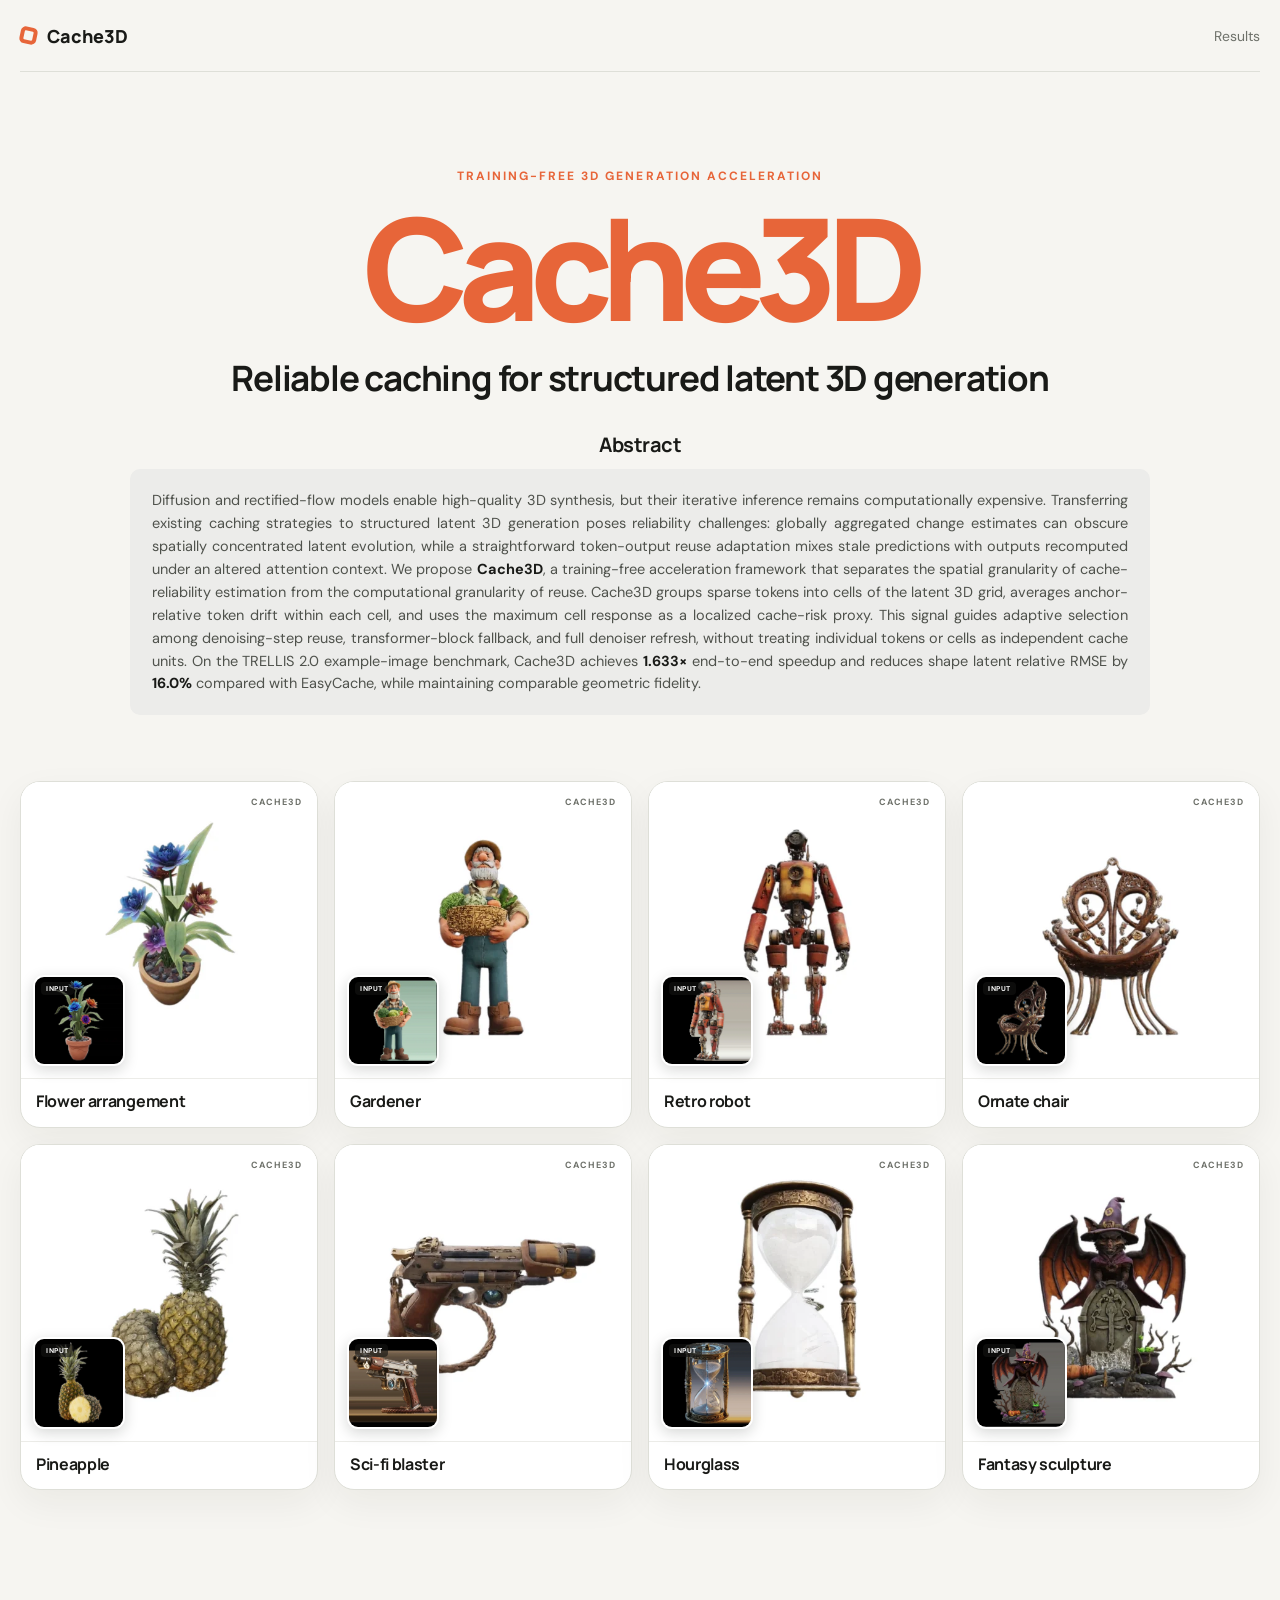
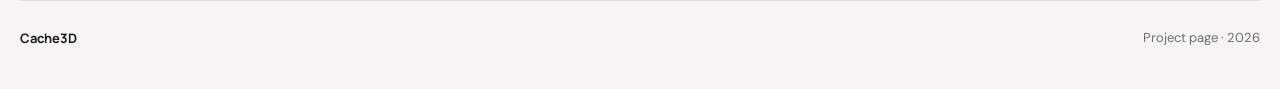
==== index.html @ 50cf3f87 "Publish Cache3D project page" ====
<!doctype html>
<html lang="en">
<head>
  <meta charset="utf-8">
  <meta name="viewport" content="width=device-width, initial-scale=1">
  <meta name="description" content="Cache3D — selected image-to-3D generation results.">
  <meta property="og:title" content="Cache3D">
  <meta property="og:description" content="Selected image-to-3D generation results from Cache3D.">
  <meta property="og:image" content="assets/posters/flower.webp">
  <title>Cache3D — Project Page</title>
  <link rel="preconnect" href="https://fonts.googleapis.com">
  <link rel="preconnect" href="https://fonts.gstatic.com" crossorigin>
  <link href="https://fonts.googleapis.com/css2?family=DM+Sans:wght@400;500;600;700&family=Manrope:wght@600;700;800&display=swap" rel="stylesheet">
  <link rel="stylesheet" href="styles.css?v=abstract-box-1">
</head>
<body>
  <nav class="nav shell">
    <a class="brand" href="#top"><span></span>Cache3D</a>
    <a class="nav-link" href="#results">Results</a>
  </nav>

  <main id="top">
    <header class="hero shell">
      <p class="eyebrow">Training-free 3D generation acceleration</p>
      <h1>Cache3D</h1>
      <p class="subtitle">Reliable caching for structured latent 3D generation</p>
      <section class="abstract" aria-labelledby="abstract-title">
        <h2 id="abstract-title">Abstract</h2>
        <p>Diffusion and rectified-flow models enable high-quality 3D synthesis, but their iterative inference remains computationally expensive. Transferring existing caching strategies to structured latent 3D generation poses reliability challenges: globally aggregated change estimates can obscure spatially concentrated latent evolution, while a straightforward token-output reuse adaptation mixes stale predictions with outputs recomputed under an altered attention context. We propose <strong>Cache3D</strong>, a training-free acceleration framework that separates the spatial granularity of cache-reliability estimation from the computational granularity of reuse. Cache3D groups sparse tokens into cells of the latent 3D grid, averages anchor-relative token drift within each cell, and uses the maximum cell response as a localized cache-risk proxy. This signal guides adaptive selection among denoising-step reuse, transformer-block fallback, and full denoiser refresh, without treating individual tokens or cells as independent cache units. On the TRELLIS 2.0 example-image benchmark, Cache3D achieves <strong>1.633&times;</strong> end-to-end speedup and reduces shape latent relative RMSE by <strong>16.0%</strong> compared with EasyCache, while maintaining comparable geometric fidelity.</p>
      </section>
    </header>

    <section class="gallery shell" id="results" aria-label="Selected Cache3D results">
      <div class="result-grid">
        <article class="result-card reveal"><div class="case-stage"><div class="model-panel"><span>Cache3D</span><video autoplay muted loop playsinline preload="metadata" poster="assets/posters/flower.webp" aria-label="Rotating Cache3D flower arrangement"><source src="assets/videos/flower.mp4" type="video/mp4"></video><figure class="input-panel"><span>Input</span><img src="assets/inputs/flower.webp" alt="Flower arrangement input image"></figure></div></div><header><h2>Flower arrangement</h2></header></article>
        <article class="result-card reveal"><div class="case-stage"><div class="model-panel"><span>Cache3D</span><video autoplay muted loop playsinline preload="metadata" poster="assets/posters/gardener.webp" aria-label="Rotating Cache3D gardener"><source src="assets/videos/gardener.mp4" type="video/mp4"></video><figure class="input-panel"><span>Input</span><img src="assets/inputs/gardener.webp" alt="Gardener input image"></figure></div></div><header><h2>Gardener</h2></header></article>
        <article class="result-card reveal"><div class="case-stage"><div class="model-panel"><span>Cache3D</span><video autoplay muted loop playsinline preload="metadata" poster="assets/posters/robot.webp" aria-label="Rotating Cache3D robot"><source src="assets/videos/robot.mp4" type="video/mp4"></video><figure class="input-panel"><span>Input</span><img src="assets/inputs/robot.webp" alt="Robot input image"></figure></div></div><header><h2>Retro robot</h2></header></article>
        <article class="result-card reveal"><div class="case-stage"><div class="model-panel"><span>Cache3D</span><video autoplay muted loop playsinline preload="metadata" poster="assets/posters/chair.webp" aria-label="Rotating Cache3D ornate chair"><source src="assets/videos/chair.mp4" type="video/mp4"></video><figure class="input-panel"><span>Input</span><img src="assets/inputs/chair.webp" alt="Ornate chair input image"></figure></div></div><header><h2>Ornate chair</h2></header></article>
        <article class="result-card reveal"><div class="case-stage"><div class="model-panel"><span>Cache3D</span><video autoplay muted loop playsinline preload="metadata" poster="assets/posters/pineapple.webp" aria-label="Rotating Cache3D pineapple"><source src="assets/videos/pineapple.mp4" type="video/mp4"></video><figure class="input-panel"><span>Input</span><img src="assets/inputs/pineapple.webp" alt="Pineapple input image"></figure></div></div><header><h2>Pineapple</h2></header></article>
        <article class="result-card reveal"><div class="case-stage"><div class="model-panel"><span>Cache3D</span><video autoplay muted loop playsinline preload="metadata" poster="assets/posters/blaster.webp" aria-label="Rotating Cache3D sci-fi blaster"><source src="assets/videos/blaster.mp4" type="video/mp4"></video><figure class="input-panel"><span>Input</span><img src="assets/inputs/blaster.webp" alt="Sci-fi blaster input image"></figure></div></div><header><h2>Sci-fi blaster</h2></header></article>
        <article class="result-card reveal"><div class="case-stage"><div class="model-panel"><span>Cache3D</span><video autoplay muted loop playsinline preload="metadata" poster="assets/posters/hourglass.webp" aria-label="Rotating Cache3D hourglass"><source src="assets/videos/hourglass.mp4" type="video/mp4"></video><figure class="input-panel"><span>Input</span><img src="assets/inputs/hourglass.webp" alt="Hourglass input image"></figure></div></div><header><h2>Hourglass</h2></header></article>
        <article class="result-card reveal"><div class="case-stage"><div class="model-panel"><span>Cache3D</span><video autoplay muted loop playsinline preload="metadata" poster="assets/posters/mage.webp" aria-label="Rotating Cache3D fantasy sculpture"><source src="assets/videos/mage.mp4" type="video/mp4"></video><figure class="input-panel"><span>Input</span><img src="assets/inputs/mage.webp" alt="Fantasy sculpture input image"></figure></div></div><header><h2>Fantasy sculpture</h2></header></article>
      </div>
    </section>
  </main>

  <footer class="shell"><strong>Cache3D</strong><span>Project page · 2026</span></footer>
  <script src="script.js?v=abstract-box-1"></script>
</body>
</html>
---- styles.css ----
:root {
  --paper: #f6f5f1;
  --ink: #191a17;
  --muted: #6e716a;
  --line: #dedfd8;
  --accent: #e76539;
  --shell: min(1320px, calc(100vw - 40px));
}

* { box-sizing: border-box; }
html { scroll-behavior: smooth; }
body {
  margin: 0;
  color: var(--ink);
  background: var(--paper);
  font-family: "DM Sans", sans-serif;
  -webkit-font-smoothing: antialiased;
}
a { color: inherit; text-decoration: none; }
img { display: block; width: 100%; }
.shell { width: var(--shell); margin-inline: auto; }

.nav {
  height: 72px;
  display: flex;
  align-items: center;
  justify-content: space-between;
  border-bottom: 1px solid var(--line);
}
.brand { display: flex; align-items: center; gap: 10px; font: 800 18px/1 "Manrope"; }
.brand span { width: 17px; height: 17px; border: 4px solid var(--accent); border-radius: 5px; transform: rotate(12deg); }
.nav-link { color: var(--muted); font-size: 14px; }
.nav-link:hover { color: var(--ink); }

.hero { padding: 96px 0 66px; text-align: center; }
.eyebrow { margin: 0; color: var(--accent); font-weight: 700; font-size: 12px; letter-spacing: .17em; text-transform: uppercase; }
h1 { margin: 14px 0 0; color: var(--accent); font: 800 clamp(68px, 12vw, 142px)/.98 "Manrope"; letter-spacing: -.08em; }
.subtitle { margin: 20px auto 0; font: 700 clamp(22px, 3vw, 35px)/1.2 "Manrope"; letter-spacing: -.035em; }
.abstract { max-width: 1020px; margin: 34px auto 0; text-align: left; }
.abstract h2 { margin: 0 0 12px; text-align: center; font: 700 20px/1.2 "Manrope"; letter-spacing: -.025em; }
.abstract p { margin: 0; padding: 20px 22px; color: #4f524c; background: #ececea; border-radius: 10px; font-size: 14.5px; line-height: 1.58; text-align: justify; }
.abstract strong { color: var(--ink); font-weight: 700; }
.gallery { padding-bottom: 110px; }
.result-grid { display: grid; grid-template-columns: repeat(4, minmax(0, 1fr)); gap: 16px; }
.result-card { margin: 0; overflow: hidden; border: 1px solid var(--line); border-radius: 20px; background: white; box-shadow: 0 13px 36px rgba(28,31,25,.055); }
.case-stage { position: relative; aspect-ratio: 1; }
.input-panel, .model-panel { position: relative; margin: 0; min-width: 0; }
.model-panel { width: 100%; height: 100%; background: #fff; }
.model-panel video { display: block; width: 100%; height: 100%; object-fit: contain; background: #fff; }
.model-panel > span { position: absolute; top: 14px; right: 15px; z-index: 2; color: var(--muted); font-size: 9px; font-weight: 700; letter-spacing: .11em; text-transform: uppercase; }
.input-panel { position: absolute; left: 12px; bottom: 12px; z-index: 3; width: 31%; aspect-ratio: 1; padding: 0; overflow: hidden; border: 2px solid white; border-radius: 11px; background: #ecebe7; box-shadow: 0 4px 14px rgba(20,22,18,.17); }
.input-panel img { width: 100%; height: 100%; object-fit: contain; }
.input-panel > span { position: absolute; top: 5px; left: 6px; z-index: 2; padding: 2px 5px; color: #fff; background: rgba(20,20,18,.62); border-radius: 4px; font-size: 7px; font-weight: 700; letter-spacing: .08em; text-transform: uppercase; }
.result-card > header { padding: 13px 15px 15px; border-top: 1px solid #ecece8; }
.result-card h2 { margin: 0; font: 700 16px/1.2 "Manrope"; letter-spacing: -.02em; }

footer { display: flex; justify-content: space-between; padding: 28px 0 42px; border-top: 1px solid var(--line); color: var(--muted); font-size: 13px; }
footer strong { color: var(--ink); font-family: "Manrope"; }

.reveal { opacity: 0; transform: translateY(16px); transition: opacity .65s ease, transform .65s ease; }
.reveal.visible { opacity: 1; transform: none; }

@media (max-width: 980px) {
  .result-grid { grid-template-columns: repeat(2, minmax(0, 1fr)); }
}

@media (max-width: 560px) {
  :root { --shell: min(100% - 26px, 1120px); }
  .hero { padding: 78px 0 65px; }
  h1 { letter-spacing: -.065em; }
  .abstract { margin-top: 28px; }
  .abstract p { padding: 17px; font-size: 13.5px; line-height: 1.58; text-align: left; }
  .result-grid { grid-template-columns: repeat(2, minmax(0, 1fr)); gap: 10px; }
  .result-card { border-radius: 14px; }
  .result-card > header { padding: 10px 11px 12px; }
  .result-card h2 { font-size: 13px; }
  .input-panel { left: 8px; bottom: 8px; width: 34%; border-radius: 8px; }
}

@media (prefers-reduced-motion: reduce) {
  html { scroll-behavior: auto; }
  .reveal { opacity: 1; transform: none; transition: none; }
}
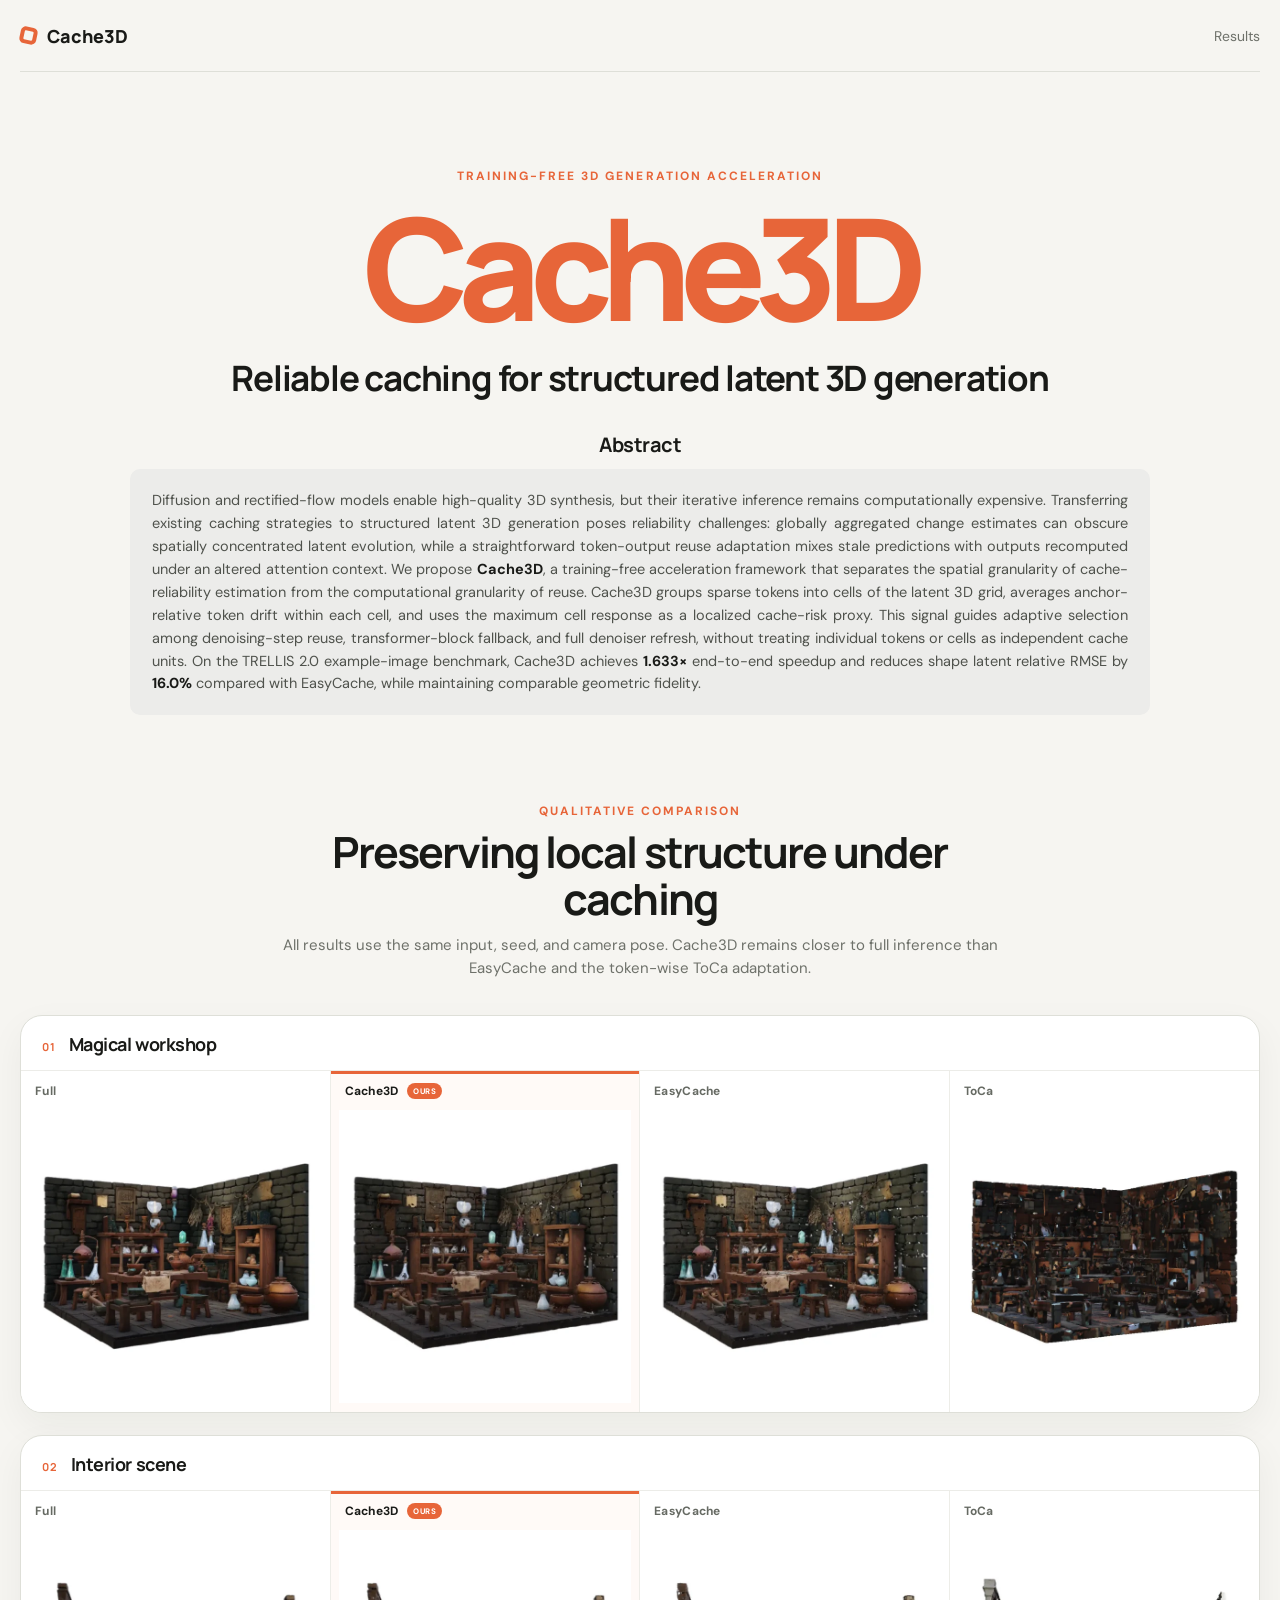
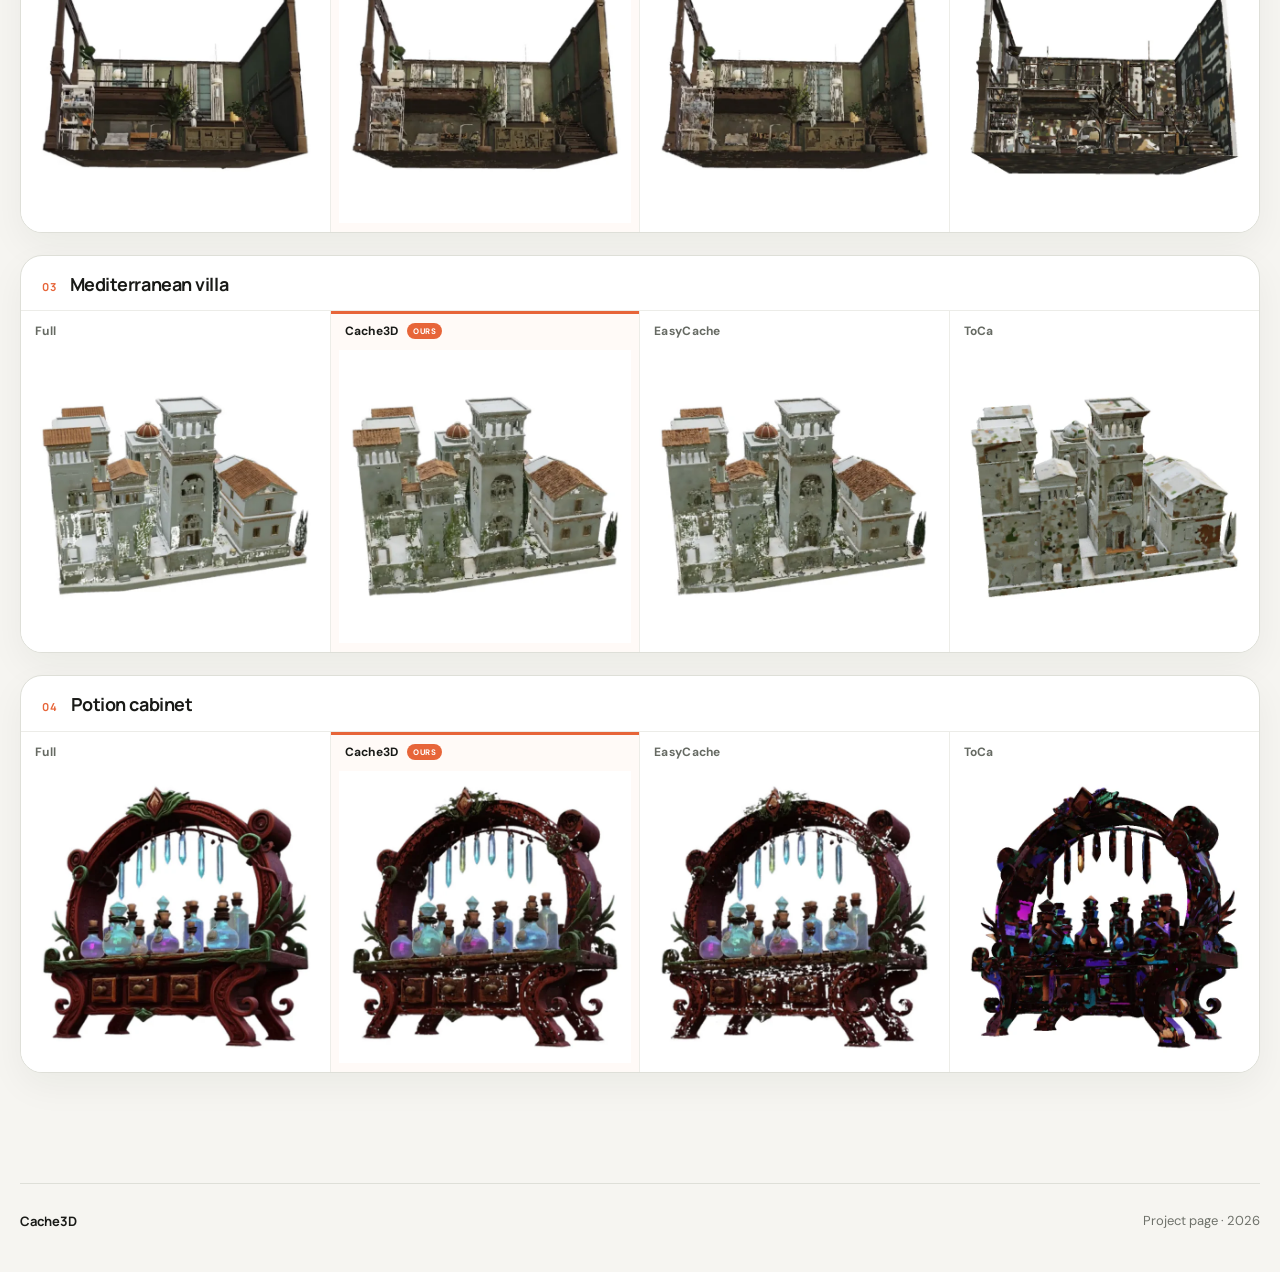
==== commit 051bcb9f: "Add four-method qualitative comparisons" ====
--- a/index.html
+++ b/index.html
@@ -3,15 +3,15 @@
 <head>
   <meta charset="utf-8">
   <meta name="viewport" content="width=device-width, initial-scale=1">
-  <meta name="description" content="Cache3D — selected image-to-3D generation results.">
+  <meta name="description" content="Cache3D — qualitative comparisons with full inference, EasyCache, and ToCa.">
   <meta property="og:title" content="Cache3D">
-  <meta property="og:description" content="Selected image-to-3D generation results from Cache3D.">
-  <meta property="og:image" content="assets/posters/flower.webp">
+  <meta property="og:description" content="Qualitative comparisons with full inference, EasyCache, and ToCa.">
+  <meta property="og:image" content="assets/comparisons/workshop/cache3d.webp">
   <title>Cache3D — Project Page</title>
   <link rel="preconnect" href="https://fonts.googleapis.com">
   <link rel="preconnect" href="https://fonts.gstatic.com" crossorigin>
   <link href="https://fonts.googleapis.com/css2?family=DM+Sans:wght@400;500;600;700&family=Manrope:wght@600;700;800&display=swap" rel="stylesheet">
-  <link rel="stylesheet" href="styles.css?v=abstract-box-1">
+  <link rel="stylesheet" href="styles.css?v=comparison-grid-1">
 </head>
 <body>
   <nav class="nav shell">
@@ -30,21 +30,58 @@
       </section>
     </header>
 
-    <section class="gallery shell" id="results" aria-label="Selected Cache3D results">
-      <div class="result-grid">
-        <article class="result-card reveal"><div class="case-stage"><div class="model-panel"><span>Cache3D</span><video autoplay muted loop playsinline preload="metadata" poster="assets/posters/flower.webp" aria-label="Rotating Cache3D flower arrangement"><source src="assets/videos/flower.mp4" type="video/mp4"></video><figure class="input-panel"><span>Input</span><img src="assets/inputs/flower.webp" alt="Flower arrangement input image"></figure></div></div><header><h2>Flower arrangement</h2></header></article>
-        <article class="result-card reveal"><div class="case-stage"><div class="model-panel"><span>Cache3D</span><video autoplay muted loop playsinline preload="metadata" poster="assets/posters/gardener.webp" aria-label="Rotating Cache3D gardener"><source src="assets/videos/gardener.mp4" type="video/mp4"></video><figure class="input-panel"><span>Input</span><img src="assets/inputs/gardener.webp" alt="Gardener input image"></figure></div></div><header><h2>Gardener</h2></header></article>
-        <article class="result-card reveal"><div class="case-stage"><div class="model-panel"><span>Cache3D</span><video autoplay muted loop playsinline preload="metadata" poster="assets/posters/robot.webp" aria-label="Rotating Cache3D robot"><source src="assets/videos/robot.mp4" type="video/mp4"></video><figure class="input-panel"><span>Input</span><img src="assets/inputs/robot.webp" alt="Robot input image"></figure></div></div><header><h2>Retro robot</h2></header></article>
-        <article class="result-card reveal"><div class="case-stage"><div class="model-panel"><span>Cache3D</span><video autoplay muted loop playsinline preload="metadata" poster="assets/posters/chair.webp" aria-label="Rotating Cache3D ornate chair"><source src="assets/videos/chair.mp4" type="video/mp4"></video><figure class="input-panel"><span>Input</span><img src="assets/inputs/chair.webp" alt="Ornate chair input image"></figure></div></div><header><h2>Ornate chair</h2></header></article>
-        <article class="result-card reveal"><div class="case-stage"><div class="model-panel"><span>Cache3D</span><video autoplay muted loop playsinline preload="metadata" poster="assets/posters/pineapple.webp" aria-label="Rotating Cache3D pineapple"><source src="assets/videos/pineapple.mp4" type="video/mp4"></video><figure class="input-panel"><span>Input</span><img src="assets/inputs/pineapple.webp" alt="Pineapple input image"></figure></div></div><header><h2>Pineapple</h2></header></article>
-        <article class="result-card reveal"><div class="case-stage"><div class="model-panel"><span>Cache3D</span><video autoplay muted loop playsinline preload="metadata" poster="assets/posters/blaster.webp" aria-label="Rotating Cache3D sci-fi blaster"><source src="assets/videos/blaster.mp4" type="video/mp4"></video><figure class="input-panel"><span>Input</span><img src="assets/inputs/blaster.webp" alt="Sci-fi blaster input image"></figure></div></div><header><h2>Sci-fi blaster</h2></header></article>
-        <article class="result-card reveal"><div class="case-stage"><div class="model-panel"><span>Cache3D</span><video autoplay muted loop playsinline preload="metadata" poster="assets/posters/hourglass.webp" aria-label="Rotating Cache3D hourglass"><source src="assets/videos/hourglass.mp4" type="video/mp4"></video><figure class="input-panel"><span>Input</span><img src="assets/inputs/hourglass.webp" alt="Hourglass input image"></figure></div></div><header><h2>Hourglass</h2></header></article>
-        <article class="result-card reveal"><div class="case-stage"><div class="model-panel"><span>Cache3D</span><video autoplay muted loop playsinline preload="metadata" poster="assets/posters/mage.webp" aria-label="Rotating Cache3D fantasy sculpture"><source src="assets/videos/mage.mp4" type="video/mp4"></video><figure class="input-panel"><span>Input</span><img src="assets/inputs/mage.webp" alt="Fantasy sculpture input image"></figure></div></div><header><h2>Fantasy sculpture</h2></header></article>
+    <section class="gallery shell" id="results" aria-labelledby="results-title">
+      <header class="section-heading">
+        <p class="eyebrow">Qualitative comparison</p>
+        <h2 id="results-title">Preserving local structure under caching</h2>
+        <p>All results use the same input, seed, and camera pose. Cache3D remains closer to full inference than EasyCache and the token-wise ToCa adaptation.</p>
+      </header>
+
+      <div class="case-list">
+        <article class="comparison-card reveal">
+          <header><span>01</span><h3>Magical workshop</h3></header>
+          <div class="comparison-grid">
+            <figure><figcaption>Full</figcaption><img src="assets/comparisons/workshop/full.webp" alt="Full inference result for the magical workshop"></figure>
+            <figure class="ours"><figcaption>Cache3D <em>Ours</em></figcaption><img src="assets/comparisons/workshop/cache3d.webp" alt="Cache3D result for the magical workshop"></figure>
+            <figure><figcaption>EasyCache</figcaption><img src="assets/comparisons/workshop/easycache.webp" alt="EasyCache result for the magical workshop"></figure>
+            <figure><figcaption>ToCa</figcaption><img src="assets/comparisons/workshop/toca.webp" alt="ToCa result for the magical workshop"></figure>
+          </div>
+        </article>
+
+        <article class="comparison-card reveal">
+          <header><span>02</span><h3>Interior scene</h3></header>
+          <div class="comparison-grid">
+            <figure><figcaption>Full</figcaption><img loading="lazy" src="assets/comparisons/interior/full.webp" alt="Full inference result for the interior scene"></figure>
+            <figure class="ours"><figcaption>Cache3D <em>Ours</em></figcaption><img loading="lazy" src="assets/comparisons/interior/cache3d.webp" alt="Cache3D result for the interior scene"></figure>
+            <figure><figcaption>EasyCache</figcaption><img loading="lazy" src="assets/comparisons/interior/easycache.webp" alt="EasyCache result for the interior scene"></figure>
+            <figure><figcaption>ToCa</figcaption><img loading="lazy" src="assets/comparisons/interior/toca.webp" alt="ToCa result for the interior scene"></figure>
+          </div>
+        </article>
+
+        <article class="comparison-card reveal">
+          <header><span>03</span><h3>Mediterranean villa</h3></header>
+          <div class="comparison-grid">
+            <figure><figcaption>Full</figcaption><img loading="lazy" src="assets/comparisons/villa/full.webp" alt="Full inference result for the Mediterranean villa"></figure>
+            <figure class="ours"><figcaption>Cache3D <em>Ours</em></figcaption><img loading="lazy" src="assets/comparisons/villa/cache3d.webp" alt="Cache3D result for the Mediterranean villa"></figure>
+            <figure><figcaption>EasyCache</figcaption><img loading="lazy" src="assets/comparisons/villa/easycache.webp" alt="EasyCache result for the Mediterranean villa"></figure>
+            <figure><figcaption>ToCa</figcaption><img loading="lazy" src="assets/comparisons/villa/toca.webp" alt="ToCa result for the Mediterranean villa"></figure>
+          </div>
+        </article>
+
+        <article class="comparison-card reveal">
+          <header><span>04</span><h3>Potion cabinet</h3></header>
+          <div class="comparison-grid">
+            <figure><figcaption>Full</figcaption><img loading="lazy" src="assets/comparisons/potions/full.webp" alt="Full inference result for the potion cabinet"></figure>
+            <figure class="ours"><figcaption>Cache3D <em>Ours</em></figcaption><img loading="lazy" src="assets/comparisons/potions/cache3d.webp" alt="Cache3D result for the potion cabinet"></figure>
+            <figure><figcaption>EasyCache</figcaption><img loading="lazy" src="assets/comparisons/potions/easycache.webp" alt="EasyCache result for the potion cabinet"></figure>
+            <figure><figcaption>ToCa</figcaption><img loading="lazy" src="assets/comparisons/potions/toca.webp" alt="ToCa result for the potion cabinet"></figure>
+          </div>
+        </article>
       </div>
     </section>
   </main>
 
   <footer class="shell"><strong>Cache3D</strong><span>Project page · 2026</span></footer>
-  <script src="script.js?v=abstract-box-1"></script>
+  <script src="script.js?v=comparison-grid-1"></script>
 </body>
 </html>
--- a/styles.css
+++ b/styles.css
@@ -40,19 +40,24 @@
 .abstract h2 { margin: 0 0 12px; text-align: center; font: 700 20px/1.2 "Manrope"; letter-spacing: -.025em; }
 .abstract p { margin: 0; padding: 20px 22px; color: #4f524c; background: #ececea; border-radius: 10px; font-size: 14.5px; line-height: 1.58; text-align: justify; }
 .abstract strong { color: var(--ink); font-weight: 700; }
-.gallery { padding-bottom: 110px; }
-.result-grid { display: grid; grid-template-columns: repeat(4, minmax(0, 1fr)); gap: 16px; }
-.result-card { margin: 0; overflow: hidden; border: 1px solid var(--line); border-radius: 20px; background: white; box-shadow: 0 13px 36px rgba(28,31,25,.055); }
-.case-stage { position: relative; aspect-ratio: 1; }
-.input-panel, .model-panel { position: relative; margin: 0; min-width: 0; }
-.model-panel { width: 100%; height: 100%; background: #fff; }
-.model-panel video { display: block; width: 100%; height: 100%; object-fit: contain; background: #fff; }
-.model-panel > span { position: absolute; top: 14px; right: 15px; z-index: 2; color: var(--muted); font-size: 9px; font-weight: 700; letter-spacing: .11em; text-transform: uppercase; }
-.input-panel { position: absolute; left: 12px; bottom: 12px; z-index: 3; width: 31%; aspect-ratio: 1; padding: 0; overflow: hidden; border: 2px solid white; border-radius: 11px; background: #ecebe7; box-shadow: 0 4px 14px rgba(20,22,18,.17); }
-.input-panel img { width: 100%; height: 100%; object-fit: contain; }
-.input-panel > span { position: absolute; top: 5px; left: 6px; z-index: 2; padding: 2px 5px; color: #fff; background: rgba(20,20,18,.62); border-radius: 4px; font-size: 7px; font-weight: 700; letter-spacing: .08em; text-transform: uppercase; }
-.result-card > header { padding: 13px 15px 15px; border-top: 1px solid #ecece8; }
-.result-card h2 { margin: 0; font: 700 16px/1.2 "Manrope"; letter-spacing: -.02em; }
+.gallery { padding: 22px 0 110px; }
+.section-heading { max-width: 760px; margin: 0 auto 34px; text-align: center; }
+.section-heading h2 { margin: 10px 0 12px; font: 700 clamp(27px, 4vw, 43px)/1.08 "Manrope"; letter-spacing: -.045em; }
+.section-heading > p:last-child { margin: 0; color: var(--muted); font-size: 15px; line-height: 1.55; }
+.case-list { display: grid; gap: 22px; }
+.comparison-card { overflow: hidden; border: 1px solid var(--line); border-radius: 22px; background: #fff; box-shadow: 0 13px 36px rgba(28,31,25,.05); }
+.comparison-card > header { display: flex; align-items: baseline; gap: 12px; padding: 18px 21px 15px; border-bottom: 1px solid #ecece8; }
+.comparison-card > header span { color: var(--accent); font: 700 11px/1 "Manrope"; letter-spacing: .12em; }
+.comparison-card h3 { margin: 0; font: 700 18px/1.2 "Manrope"; letter-spacing: -.025em; }
+.comparison-grid { display: grid; grid-template-columns: repeat(4, minmax(0, 1fr)); }
+.comparison-grid figure { position: relative; min-width: 0; margin: 0; padding: 39px 8px 8px; background: #fff; border-right: 1px solid #ededE8; }
+.comparison-grid figure:last-child { border-right: 0; }
+.comparison-grid figcaption { position: absolute; top: 12px; left: 14px; z-index: 1; color: #666a63; font-size: 12px; font-weight: 700; letter-spacing: .025em; }
+.comparison-grid figcaption em { margin-left: 5px; padding: 3px 6px; color: #fff; background: var(--accent); border-radius: 999px; font-size: 8px; font-style: normal; letter-spacing: .08em; text-transform: uppercase; vertical-align: 1px; }
+.comparison-grid img { aspect-ratio: 1; object-fit: contain; background: #fff; transition: transform .25s ease; }
+.comparison-grid figure:hover img { transform: scale(1.035); }
+.comparison-grid .ours { background: #fffaf7; box-shadow: inset 0 3px 0 var(--accent); }
+.comparison-grid .ours figcaption { color: var(--ink); }
 
 footer { display: flex; justify-content: space-between; padding: 28px 0 42px; border-top: 1px solid var(--line); color: var(--muted); font-size: 13px; }
 footer strong { color: var(--ink); font-family: "Manrope"; }
@@ -61,7 +66,9 @@
 .reveal.visible { opacity: 1; transform: none; }
 
 @media (max-width: 980px) {
-  .result-grid { grid-template-columns: repeat(2, minmax(0, 1fr)); }
+  .comparison-grid { grid-template-columns: repeat(2, minmax(0, 1fr)); }
+  .comparison-grid figure:nth-child(2) { border-right: 0; }
+  .comparison-grid figure:nth-child(-n+2) { border-bottom: 1px solid #ededE8; }
 }
 
 @media (max-width: 560px) {
@@ -70,11 +77,15 @@
   h1 { letter-spacing: -.065em; }
   .abstract { margin-top: 28px; }
   .abstract p { padding: 17px; font-size: 13.5px; line-height: 1.58; text-align: left; }
-  .result-grid { grid-template-columns: repeat(2, minmax(0, 1fr)); gap: 10px; }
-  .result-card { border-radius: 14px; }
-  .result-card > header { padding: 10px 11px 12px; }
-  .result-card h2 { font-size: 13px; }
-  .input-panel { left: 8px; bottom: 8px; width: 34%; border-radius: 8px; }
+  .gallery { padding-top: 8px; }
+  .section-heading { margin-bottom: 25px; }
+  .section-heading > p:last-child { font-size: 13.5px; }
+  .case-list { gap: 15px; }
+  .comparison-card { border-radius: 15px; }
+  .comparison-card > header { padding: 14px 15px 12px; }
+  .comparison-card h3 { font-size: 15px; }
+  .comparison-grid figure { padding: 34px 4px 4px; }
+  .comparison-grid figcaption { top: 10px; left: 10px; font-size: 10px; }
 }
 
 @media (prefers-reduced-motion: reduce) {
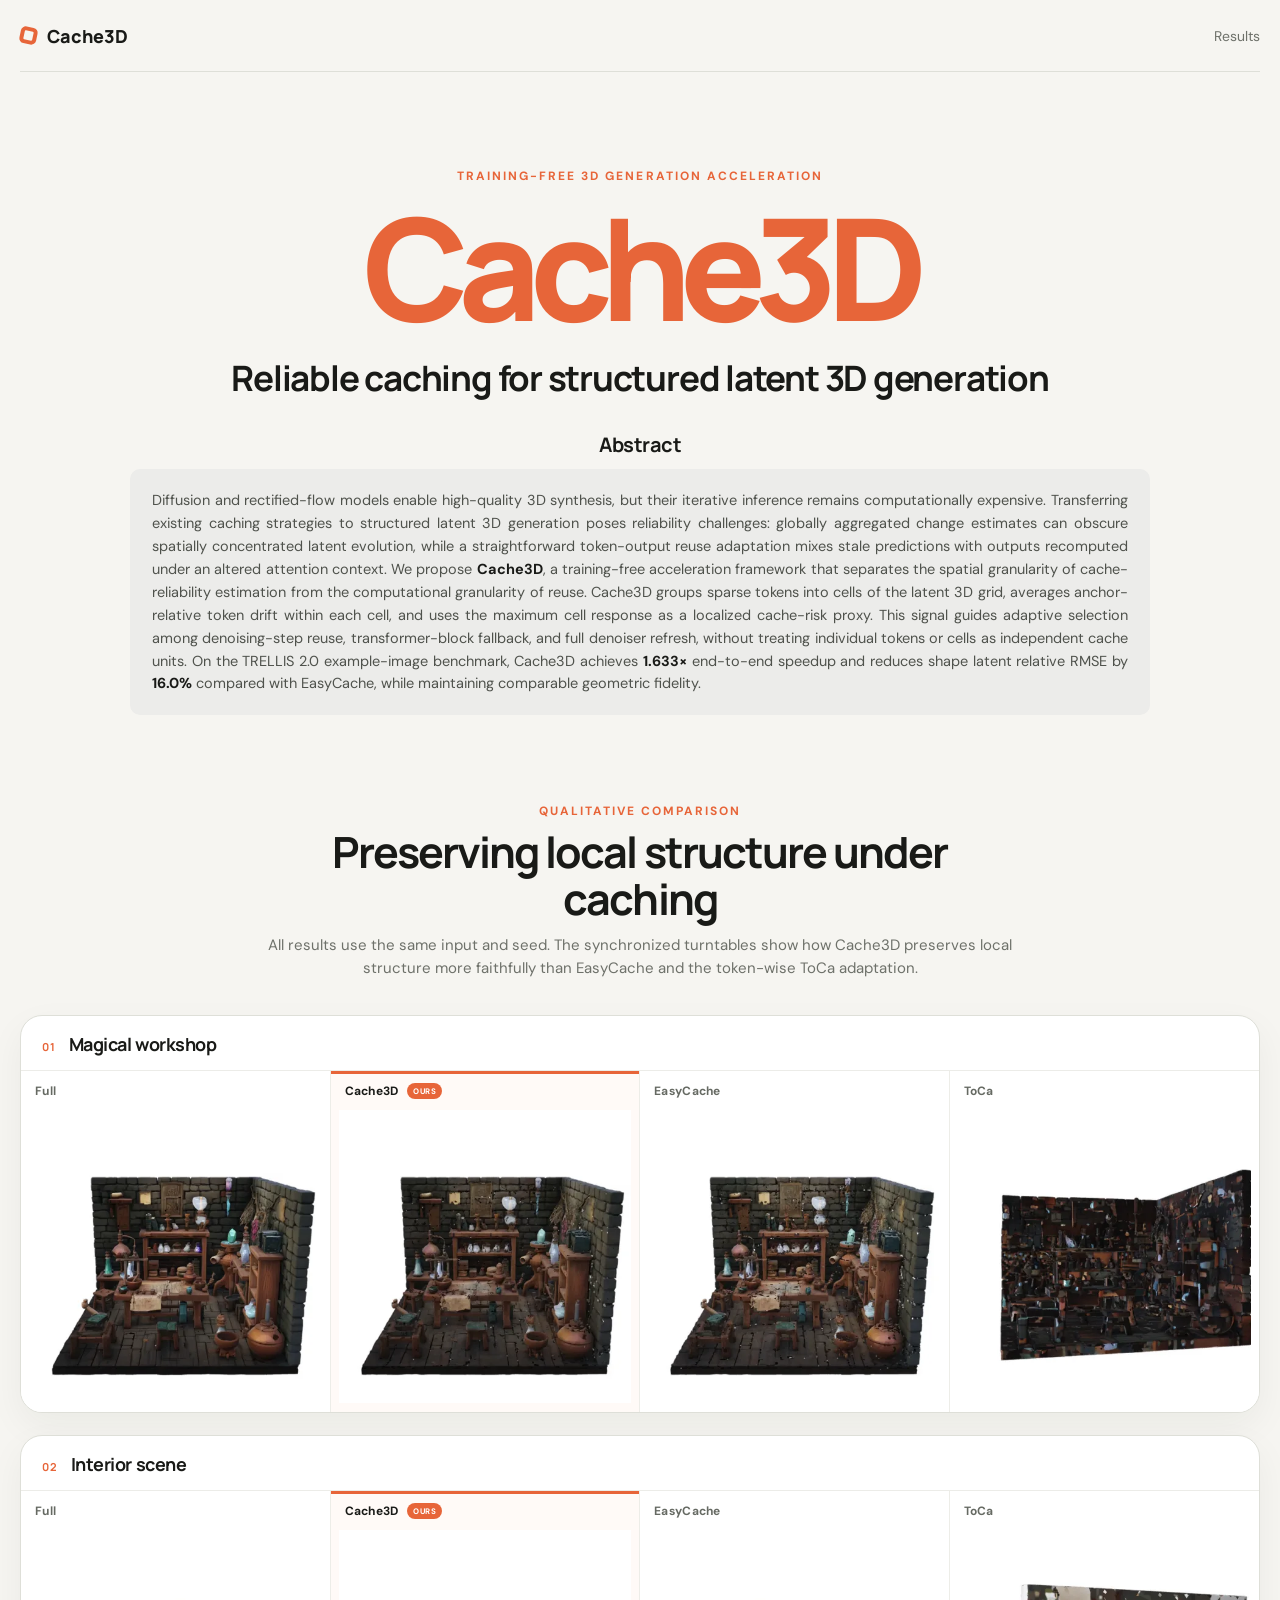
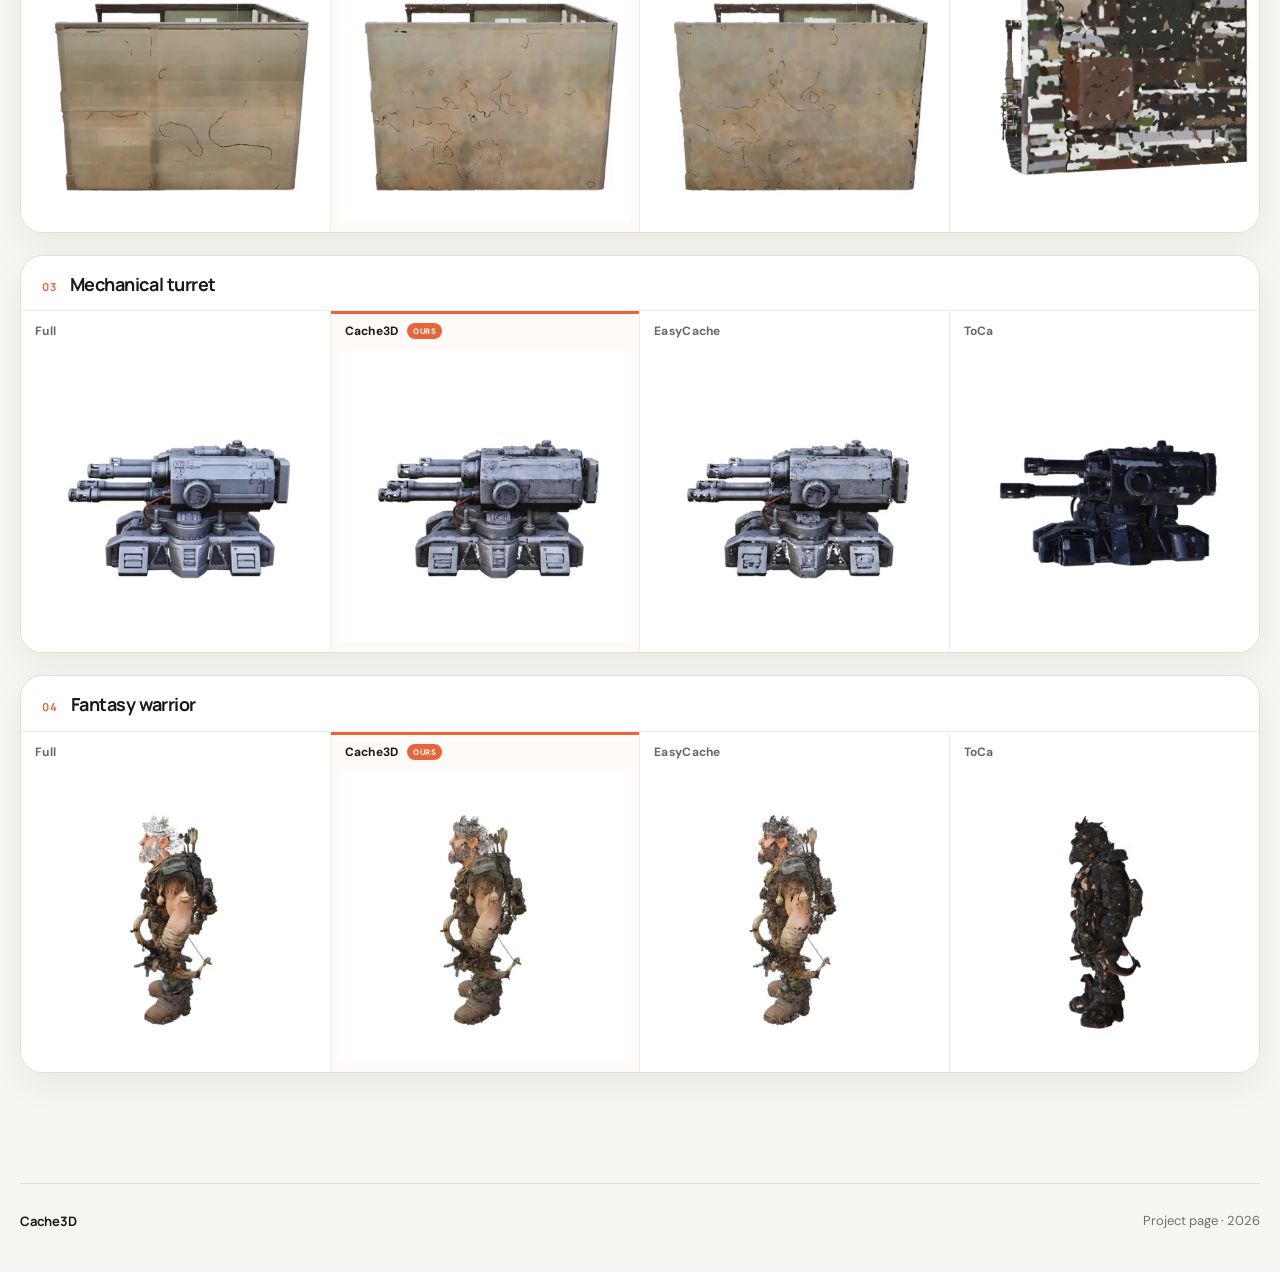
==== commit 4d4e347b: "Show four-method turntable comparisons" ====
--- a/index.html
+++ b/index.html
@@ -6,12 +6,12 @@
   <meta name="description" content="Cache3D — qualitative comparisons with full inference, EasyCache, and ToCa.">
   <meta property="og:title" content="Cache3D">
   <meta property="og:description" content="Qualitative comparisons with full inference, EasyCache, and ToCa.">
-  <meta property="og:image" content="assets/comparisons/workshop/cache3d.webp">
+  <meta property="og:image" content="assets/comparison_videos/workshop/cache3d.webp">
   <title>Cache3D — Project Page</title>
   <link rel="preconnect" href="https://fonts.googleapis.com">
   <link rel="preconnect" href="https://fonts.gstatic.com" crossorigin>
   <link href="https://fonts.googleapis.com/css2?family=DM+Sans:wght@400;500;600;700&family=Manrope:wght@600;700;800&display=swap" rel="stylesheet">
-  <link rel="stylesheet" href="styles.css?v=comparison-grid-1">
+  <link rel="stylesheet" href="styles.css?v=comparison-video-1">
 </head>
 <body>
   <nav class="nav shell">
@@ -34,47 +34,47 @@
       <header class="section-heading">
         <p class="eyebrow">Qualitative comparison</p>
         <h2 id="results-title">Preserving local structure under caching</h2>
-        <p>All results use the same input, seed, and camera pose. Cache3D remains closer to full inference than EasyCache and the token-wise ToCa adaptation.</p>
+        <p>All results use the same input and seed. The synchronized turntables show how Cache3D preserves local structure more faithfully than EasyCache and the token-wise ToCa adaptation.</p>
       </header>
 
       <div class="case-list">
         <article class="comparison-card reveal">
           <header><span>01</span><h3>Magical workshop</h3></header>
           <div class="comparison-grid">
-            <figure><figcaption>Full</figcaption><img src="assets/comparisons/workshop/full.webp" alt="Full inference result for the magical workshop"></figure>
-            <figure class="ours"><figcaption>Cache3D <em>Ours</em></figcaption><img src="assets/comparisons/workshop/cache3d.webp" alt="Cache3D result for the magical workshop"></figure>
-            <figure><figcaption>EasyCache</figcaption><img src="assets/comparisons/workshop/easycache.webp" alt="EasyCache result for the magical workshop"></figure>
-            <figure><figcaption>ToCa</figcaption><img src="assets/comparisons/workshop/toca.webp" alt="ToCa result for the magical workshop"></figure>
+            <figure><figcaption>Full</figcaption><video autoplay muted loop playsinline preload="metadata" poster="assets/comparison_videos/workshop/full.webp" aria-label="Full inference turntable for the magical workshop"><source src="assets/comparison_videos/workshop/full.mp4" type="video/mp4"></video></figure>
+            <figure class="ours"><figcaption>Cache3D <em>Ours</em></figcaption><video autoplay muted loop playsinline preload="metadata" poster="assets/comparison_videos/workshop/cache3d.webp" aria-label="Cache3D turntable for the magical workshop"><source src="assets/comparison_videos/workshop/cache3d.mp4" type="video/mp4"></video></figure>
+            <figure><figcaption>EasyCache</figcaption><video autoplay muted loop playsinline preload="metadata" poster="assets/comparison_videos/workshop/easycache.webp" aria-label="EasyCache turntable for the magical workshop"><source src="assets/comparison_videos/workshop/easycache.mp4" type="video/mp4"></video></figure>
+            <figure><figcaption>ToCa</figcaption><video autoplay muted loop playsinline preload="metadata" poster="assets/comparison_videos/workshop/toca.webp" aria-label="ToCa turntable for the magical workshop"><source src="assets/comparison_videos/workshop/toca.mp4" type="video/mp4"></video></figure>
           </div>
         </article>
 
         <article class="comparison-card reveal">
           <header><span>02</span><h3>Interior scene</h3></header>
           <div class="comparison-grid">
-            <figure><figcaption>Full</figcaption><img loading="lazy" src="assets/comparisons/interior/full.webp" alt="Full inference result for the interior scene"></figure>
-            <figure class="ours"><figcaption>Cache3D <em>Ours</em></figcaption><img loading="lazy" src="assets/comparisons/interior/cache3d.webp" alt="Cache3D result for the interior scene"></figure>
-            <figure><figcaption>EasyCache</figcaption><img loading="lazy" src="assets/comparisons/interior/easycache.webp" alt="EasyCache result for the interior scene"></figure>
-            <figure><figcaption>ToCa</figcaption><img loading="lazy" src="assets/comparisons/interior/toca.webp" alt="ToCa result for the interior scene"></figure>
+            <figure><figcaption>Full</figcaption><video autoplay muted loop playsinline preload="metadata" poster="assets/comparison_videos/interior/full.webp" aria-label="Full inference turntable for the interior scene"><source src="assets/comparison_videos/interior/full.mp4" type="video/mp4"></video></figure>
+            <figure class="ours"><figcaption>Cache3D <em>Ours</em></figcaption><video autoplay muted loop playsinline preload="metadata" poster="assets/comparison_videos/interior/cache3d.webp" aria-label="Cache3D turntable for the interior scene"><source src="assets/comparison_videos/interior/cache3d.mp4" type="video/mp4"></video></figure>
+            <figure><figcaption>EasyCache</figcaption><video autoplay muted loop playsinline preload="metadata" poster="assets/comparison_videos/interior/easycache.webp" aria-label="EasyCache turntable for the interior scene"><source src="assets/comparison_videos/interior/easycache.mp4" type="video/mp4"></video></figure>
+            <figure><figcaption>ToCa</figcaption><video autoplay muted loop playsinline preload="metadata" poster="assets/comparison_videos/interior/toca.webp" aria-label="ToCa turntable for the interior scene"><source src="assets/comparison_videos/interior/toca.mp4" type="video/mp4"></video></figure>
           </div>
         </article>
 
         <article class="comparison-card reveal">
-          <header><span>03</span><h3>Mediterranean villa</h3></header>
+          <header><span>03</span><h3>Mechanical turret</h3></header>
           <div class="comparison-grid">
-            <figure><figcaption>Full</figcaption><img loading="lazy" src="assets/comparisons/villa/full.webp" alt="Full inference result for the Mediterranean villa"></figure>
-            <figure class="ours"><figcaption>Cache3D <em>Ours</em></figcaption><img loading="lazy" src="assets/comparisons/villa/cache3d.webp" alt="Cache3D result for the Mediterranean villa"></figure>
-            <figure><figcaption>EasyCache</figcaption><img loading="lazy" src="assets/comparisons/villa/easycache.webp" alt="EasyCache result for the Mediterranean villa"></figure>
-            <figure><figcaption>ToCa</figcaption><img loading="lazy" src="assets/comparisons/villa/toca.webp" alt="ToCa result for the Mediterranean villa"></figure>
+            <figure><figcaption>Full</figcaption><video autoplay muted loop playsinline preload="metadata" poster="assets/comparison_videos/machine/full.webp" aria-label="Full inference turntable for the mechanical turret"><source src="assets/comparison_videos/machine/full.mp4" type="video/mp4"></video></figure>
+            <figure class="ours"><figcaption>Cache3D <em>Ours</em></figcaption><video autoplay muted loop playsinline preload="metadata" poster="assets/comparison_videos/machine/cache3d.webp" aria-label="Cache3D turntable for the mechanical turret"><source src="assets/comparison_videos/machine/cache3d.mp4" type="video/mp4"></video></figure>
+            <figure><figcaption>EasyCache</figcaption><video autoplay muted loop playsinline preload="metadata" poster="assets/comparison_videos/machine/easycache.webp" aria-label="EasyCache turntable for the mechanical turret"><source src="assets/comparison_videos/machine/easycache.mp4" type="video/mp4"></video></figure>
+            <figure><figcaption>ToCa</figcaption><video autoplay muted loop playsinline preload="metadata" poster="assets/comparison_videos/machine/toca.webp" aria-label="ToCa turntable for the mechanical turret"><source src="assets/comparison_videos/machine/toca.mp4" type="video/mp4"></video></figure>
           </div>
         </article>
 
         <article class="comparison-card reveal">
-          <header><span>04</span><h3>Potion cabinet</h3></header>
+          <header><span>04</span><h3>Fantasy warrior</h3></header>
           <div class="comparison-grid">
-            <figure><figcaption>Full</figcaption><img loading="lazy" src="assets/comparisons/potions/full.webp" alt="Full inference result for the potion cabinet"></figure>
-            <figure class="ours"><figcaption>Cache3D <em>Ours</em></figcaption><img loading="lazy" src="assets/comparisons/potions/cache3d.webp" alt="Cache3D result for the potion cabinet"></figure>
-            <figure><figcaption>EasyCache</figcaption><img loading="lazy" src="assets/comparisons/potions/easycache.webp" alt="EasyCache result for the potion cabinet"></figure>
-            <figure><figcaption>ToCa</figcaption><img loading="lazy" src="assets/comparisons/potions/toca.webp" alt="ToCa result for the potion cabinet"></figure>
+            <figure><figcaption>Full</figcaption><video autoplay muted loop playsinline preload="metadata" poster="assets/comparison_videos/warrior/full.webp" aria-label="Full inference turntable for the fantasy warrior"><source src="assets/comparison_videos/warrior/full.mp4" type="video/mp4"></video></figure>
+            <figure class="ours"><figcaption>Cache3D <em>Ours</em></figcaption><video autoplay muted loop playsinline preload="metadata" poster="assets/comparison_videos/warrior/cache3d.webp" aria-label="Cache3D turntable for the fantasy warrior"><source src="assets/comparison_videos/warrior/cache3d.mp4" type="video/mp4"></video></figure>
+            <figure><figcaption>EasyCache</figcaption><video autoplay muted loop playsinline preload="metadata" poster="assets/comparison_videos/warrior/easycache.webp" aria-label="EasyCache turntable for the fantasy warrior"><source src="assets/comparison_videos/warrior/easycache.mp4" type="video/mp4"></video></figure>
+            <figure><figcaption>ToCa</figcaption><video autoplay muted loop playsinline preload="metadata" poster="assets/comparison_videos/warrior/toca.webp" aria-label="ToCa turntable for the fantasy warrior"><source src="assets/comparison_videos/warrior/toca.mp4" type="video/mp4"></video></figure>
           </div>
         </article>
       </div>
@@ -82,6 +82,6 @@
   </main>
 
   <footer class="shell"><strong>Cache3D</strong><span>Project page · 2026</span></footer>
-  <script src="script.js?v=comparison-grid-1"></script>
+  <script src="script.js?v=comparison-video-1"></script>
 </body>
 </html>
--- a/styles.css
+++ b/styles.css
@@ -54,8 +54,10 @@
 .comparison-grid figure:last-child { border-right: 0; }
 .comparison-grid figcaption { position: absolute; top: 12px; left: 14px; z-index: 1; color: #666a63; font-size: 12px; font-weight: 700; letter-spacing: .025em; }
 .comparison-grid figcaption em { margin-left: 5px; padding: 3px 6px; color: #fff; background: var(--accent); border-radius: 999px; font-size: 8px; font-style: normal; letter-spacing: .08em; text-transform: uppercase; vertical-align: 1px; }
-.comparison-grid img { aspect-ratio: 1; object-fit: contain; background: #fff; transition: transform .25s ease; }
-.comparison-grid figure:hover img { transform: scale(1.035); }
+.comparison-grid img,
+.comparison-grid video { display: block; width: 100%; aspect-ratio: 1; object-fit: contain; background: #fff; transition: transform .25s ease; }
+.comparison-grid figure:hover img,
+.comparison-grid figure:hover video { transform: scale(1.025); }
 .comparison-grid .ours { background: #fffaf7; box-shadow: inset 0 3px 0 var(--accent); }
 .comparison-grid .ours figcaption { color: var(--ink); }
 
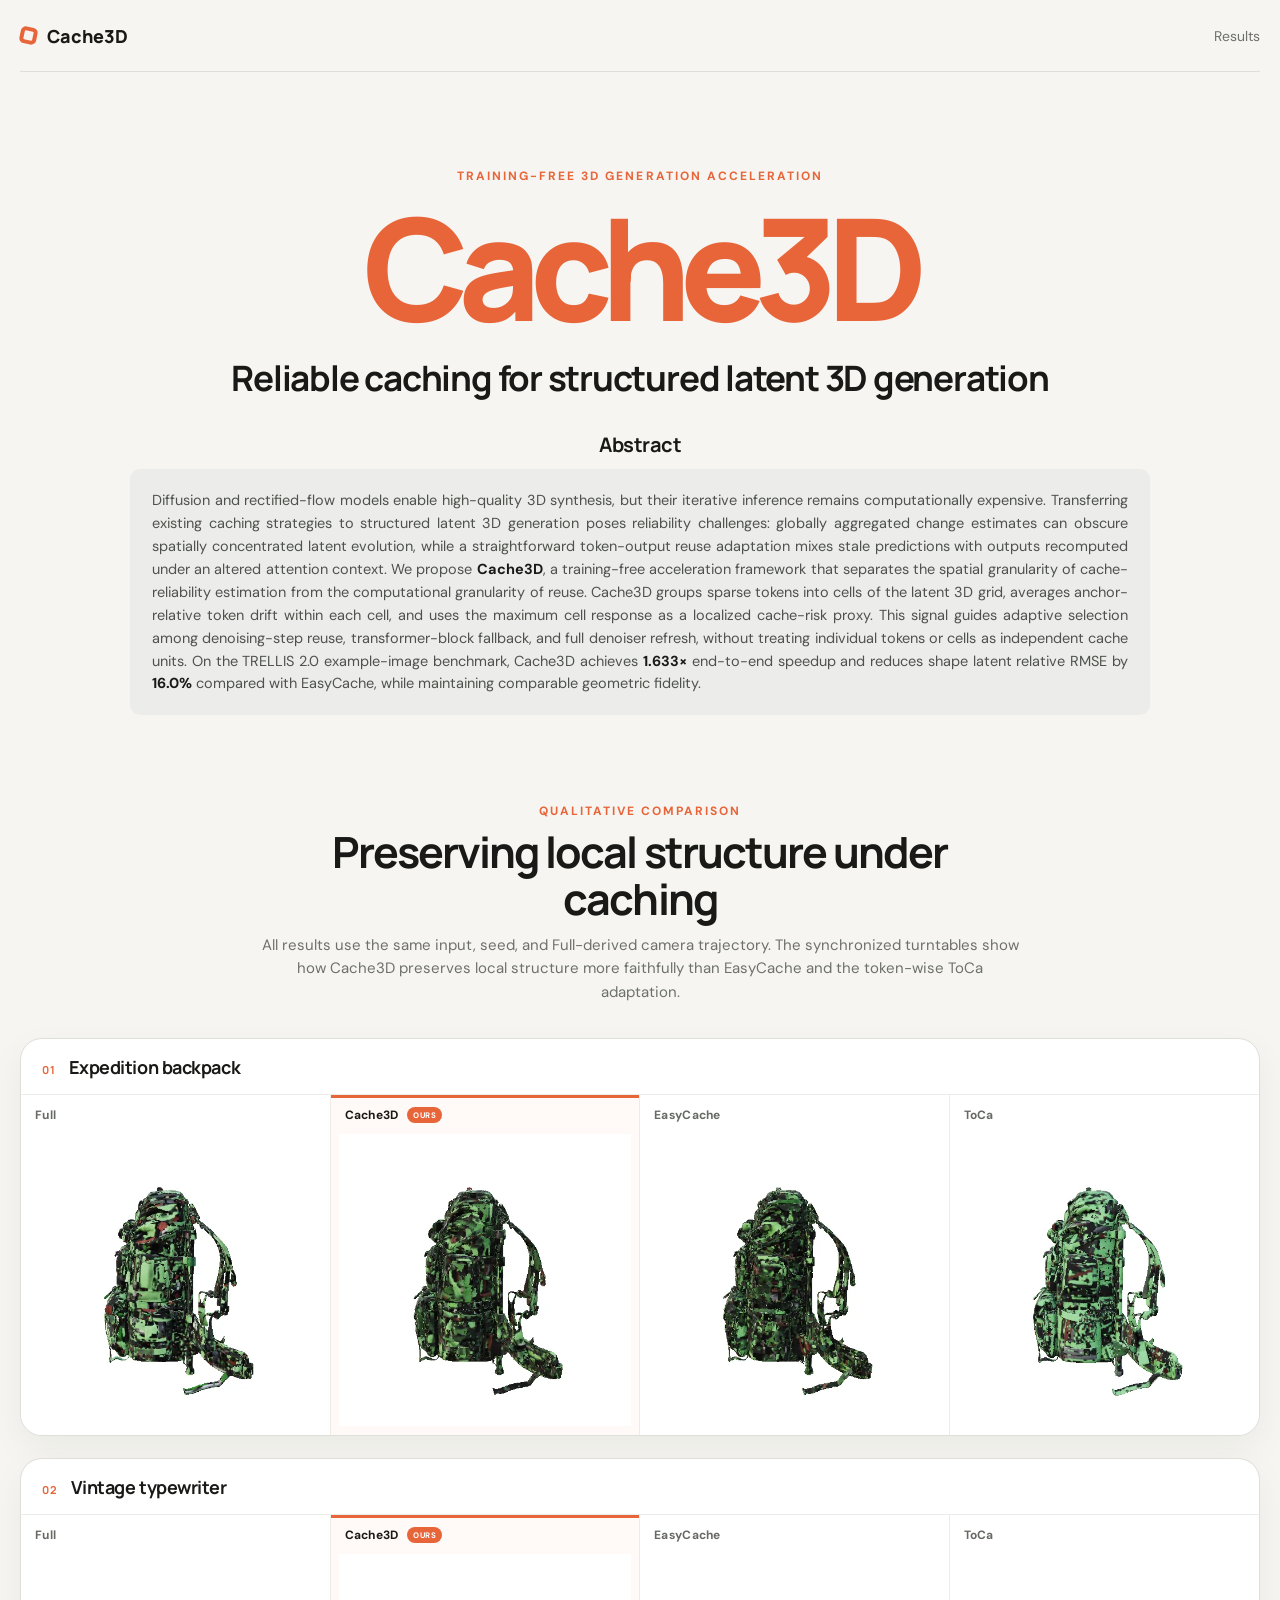
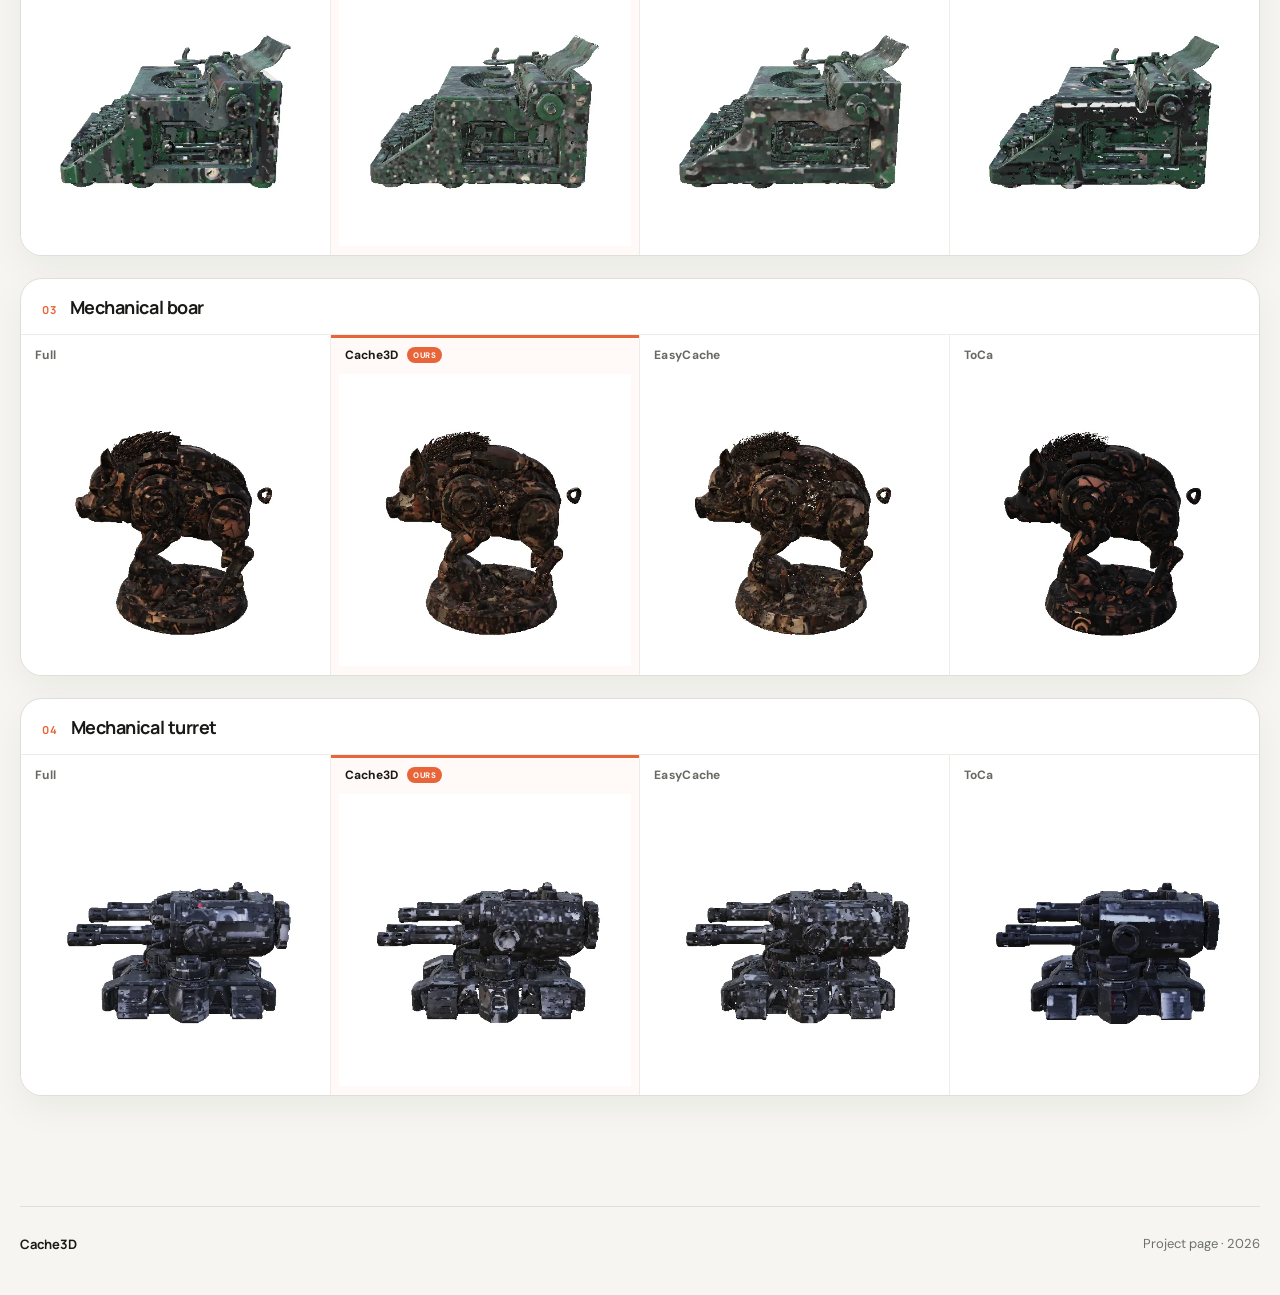
==== commit 561029ab: "Use common-camera object turntables" ====
--- a/index.html
+++ b/index.html
@@ -6,12 +6,12 @@
   <meta name="description" content="Cache3D — qualitative comparisons with full inference, EasyCache, and ToCa.">
   <meta property="og:title" content="Cache3D">
   <meta property="og:description" content="Qualitative comparisons with full inference, EasyCache, and ToCa.">
-  <meta property="og:image" content="assets/comparison_videos/workshop/cache3d.webp">
+  <meta property="og:image" content="assets/comparison_videos/backpack/cache3d.webp">
   <title>Cache3D — Project Page</title>
   <link rel="preconnect" href="https://fonts.googleapis.com">
   <link rel="preconnect" href="https://fonts.gstatic.com" crossorigin>
   <link href="https://fonts.googleapis.com/css2?family=DM+Sans:wght@400;500;600;700&family=Manrope:wght@600;700;800&display=swap" rel="stylesheet">
-  <link rel="stylesheet" href="styles.css?v=comparison-video-1">
+  <link rel="stylesheet" href="styles.css?v=comparison-video-2">
 </head>
 <body>
   <nav class="nav shell">
@@ -34,32 +34,42 @@
       <header class="section-heading">
         <p class="eyebrow">Qualitative comparison</p>
         <h2 id="results-title">Preserving local structure under caching</h2>
-        <p>All results use the same input and seed. The synchronized turntables show how Cache3D preserves local structure more faithfully than EasyCache and the token-wise ToCa adaptation.</p>
+        <p>All results use the same input, seed, and Full-derived camera trajectory. The synchronized turntables show how Cache3D preserves local structure more faithfully than EasyCache and the token-wise ToCa adaptation.</p>
       </header>
 
       <div class="case-list">
         <article class="comparison-card reveal">
-          <header><span>01</span><h3>Magical workshop</h3></header>
+          <header><span>01</span><h3>Expedition backpack</h3></header>
           <div class="comparison-grid">
-            <figure><figcaption>Full</figcaption><video autoplay muted loop playsinline preload="metadata" poster="assets/comparison_videos/workshop/full.webp" aria-label="Full inference turntable for the magical workshop"><source src="assets/comparison_videos/workshop/full.mp4" type="video/mp4"></video></figure>
-            <figure class="ours"><figcaption>Cache3D <em>Ours</em></figcaption><video autoplay muted loop playsinline preload="metadata" poster="assets/comparison_videos/workshop/cache3d.webp" aria-label="Cache3D turntable for the magical workshop"><source src="assets/comparison_videos/workshop/cache3d.mp4" type="video/mp4"></video></figure>
-            <figure><figcaption>EasyCache</figcaption><video autoplay muted loop playsinline preload="metadata" poster="assets/comparison_videos/workshop/easycache.webp" aria-label="EasyCache turntable for the magical workshop"><source src="assets/comparison_videos/workshop/easycache.mp4" type="video/mp4"></video></figure>
-            <figure><figcaption>ToCa</figcaption><video autoplay muted loop playsinline preload="metadata" poster="assets/comparison_videos/workshop/toca.webp" aria-label="ToCa turntable for the magical workshop"><source src="assets/comparison_videos/workshop/toca.mp4" type="video/mp4"></video></figure>
+            <figure><figcaption>Full</figcaption><video autoplay muted loop playsinline preload="metadata" poster="assets/comparison_videos/backpack/full.webp" aria-label="Full inference turntable for the expedition backpack"><source src="assets/comparison_videos/backpack/full.mp4" type="video/mp4"></video></figure>
+            <figure class="ours"><figcaption>Cache3D <em>Ours</em></figcaption><video autoplay muted loop playsinline preload="metadata" poster="assets/comparison_videos/backpack/cache3d.webp" aria-label="Cache3D turntable for the expedition backpack"><source src="assets/comparison_videos/backpack/cache3d.mp4" type="video/mp4"></video></figure>
+            <figure><figcaption>EasyCache</figcaption><video autoplay muted loop playsinline preload="metadata" poster="assets/comparison_videos/backpack/easycache.webp" aria-label="EasyCache turntable for the expedition backpack"><source src="assets/comparison_videos/backpack/easycache.mp4" type="video/mp4"></video></figure>
+            <figure><figcaption>ToCa</figcaption><video autoplay muted loop playsinline preload="metadata" poster="assets/comparison_videos/backpack/toca.webp" aria-label="ToCa turntable for the expedition backpack"><source src="assets/comparison_videos/backpack/toca.mp4" type="video/mp4"></video></figure>
           </div>
         </article>
 
         <article class="comparison-card reveal">
-          <header><span>02</span><h3>Interior scene</h3></header>
+          <header><span>02</span><h3>Vintage typewriter</h3></header>
           <div class="comparison-grid">
-            <figure><figcaption>Full</figcaption><video autoplay muted loop playsinline preload="metadata" poster="assets/comparison_videos/interior/full.webp" aria-label="Full inference turntable for the interior scene"><source src="assets/comparison_videos/interior/full.mp4" type="video/mp4"></video></figure>
-            <figure class="ours"><figcaption>Cache3D <em>Ours</em></figcaption><video autoplay muted loop playsinline preload="metadata" poster="assets/comparison_videos/interior/cache3d.webp" aria-label="Cache3D turntable for the interior scene"><source src="assets/comparison_videos/interior/cache3d.mp4" type="video/mp4"></video></figure>
-            <figure><figcaption>EasyCache</figcaption><video autoplay muted loop playsinline preload="metadata" poster="assets/comparison_videos/interior/easycache.webp" aria-label="EasyCache turntable for the interior scene"><source src="assets/comparison_videos/interior/easycache.mp4" type="video/mp4"></video></figure>
-            <figure><figcaption>ToCa</figcaption><video autoplay muted loop playsinline preload="metadata" poster="assets/comparison_videos/interior/toca.webp" aria-label="ToCa turntable for the interior scene"><source src="assets/comparison_videos/interior/toca.mp4" type="video/mp4"></video></figure>
+            <figure><figcaption>Full</figcaption><video autoplay muted loop playsinline preload="metadata" poster="assets/comparison_videos/typewriter/full.webp" aria-label="Full inference turntable for the vintage typewriter"><source src="assets/comparison_videos/typewriter/full.mp4" type="video/mp4"></video></figure>
+            <figure class="ours"><figcaption>Cache3D <em>Ours</em></figcaption><video autoplay muted loop playsinline preload="metadata" poster="assets/comparison_videos/typewriter/cache3d.webp" aria-label="Cache3D turntable for the vintage typewriter"><source src="assets/comparison_videos/typewriter/cache3d.mp4" type="video/mp4"></video></figure>
+            <figure><figcaption>EasyCache</figcaption><video autoplay muted loop playsinline preload="metadata" poster="assets/comparison_videos/typewriter/easycache.webp" aria-label="EasyCache turntable for the vintage typewriter"><source src="assets/comparison_videos/typewriter/easycache.mp4" type="video/mp4"></video></figure>
+            <figure><figcaption>ToCa</figcaption><video autoplay muted loop playsinline preload="metadata" poster="assets/comparison_videos/typewriter/toca.webp" aria-label="ToCa turntable for the vintage typewriter"><source src="assets/comparison_videos/typewriter/toca.mp4" type="video/mp4"></video></figure>
           </div>
         </article>
 
         <article class="comparison-card reveal">
-          <header><span>03</span><h3>Mechanical turret</h3></header>
+          <header><span>03</span><h3>Mechanical boar</h3></header>
+          <div class="comparison-grid">
+            <figure><figcaption>Full</figcaption><video autoplay muted loop playsinline preload="metadata" poster="assets/comparison_videos/boar/full.webp" aria-label="Full inference turntable for the mechanical boar"><source src="assets/comparison_videos/boar/full.mp4" type="video/mp4"></video></figure>
+            <figure class="ours"><figcaption>Cache3D <em>Ours</em></figcaption><video autoplay muted loop playsinline preload="metadata" poster="assets/comparison_videos/boar/cache3d.webp" aria-label="Cache3D turntable for the mechanical boar"><source src="assets/comparison_videos/boar/cache3d.mp4" type="video/mp4"></video></figure>
+            <figure><figcaption>EasyCache</figcaption><video autoplay muted loop playsinline preload="metadata" poster="assets/comparison_videos/boar/easycache.webp" aria-label="EasyCache turntable for the mechanical boar"><source src="assets/comparison_videos/boar/easycache.mp4" type="video/mp4"></video></figure>
+            <figure><figcaption>ToCa</figcaption><video autoplay muted loop playsinline preload="metadata" poster="assets/comparison_videos/boar/toca.webp" aria-label="ToCa turntable for the mechanical boar"><source src="assets/comparison_videos/boar/toca.mp4" type="video/mp4"></video></figure>
+          </div>
+        </article>
+
+        <article class="comparison-card reveal">
+          <header><span>04</span><h3>Mechanical turret</h3></header>
           <div class="comparison-grid">
             <figure><figcaption>Full</figcaption><video autoplay muted loop playsinline preload="metadata" poster="assets/comparison_videos/machine/full.webp" aria-label="Full inference turntable for the mechanical turret"><source src="assets/comparison_videos/machine/full.mp4" type="video/mp4"></video></figure>
             <figure class="ours"><figcaption>Cache3D <em>Ours</em></figcaption><video autoplay muted loop playsinline preload="metadata" poster="assets/comparison_videos/machine/cache3d.webp" aria-label="Cache3D turntable for the mechanical turret"><source src="assets/comparison_videos/machine/cache3d.mp4" type="video/mp4"></video></figure>
@@ -67,21 +77,11 @@
             <figure><figcaption>ToCa</figcaption><video autoplay muted loop playsinline preload="metadata" poster="assets/comparison_videos/machine/toca.webp" aria-label="ToCa turntable for the mechanical turret"><source src="assets/comparison_videos/machine/toca.mp4" type="video/mp4"></video></figure>
           </div>
         </article>
-
-        <article class="comparison-card reveal">
-          <header><span>04</span><h3>Fantasy warrior</h3></header>
-          <div class="comparison-grid">
-            <figure><figcaption>Full</figcaption><video autoplay muted loop playsinline preload="metadata" poster="assets/comparison_videos/warrior/full.webp" aria-label="Full inference turntable for the fantasy warrior"><source src="assets/comparison_videos/warrior/full.mp4" type="video/mp4"></video></figure>
-            <figure class="ours"><figcaption>Cache3D <em>Ours</em></figcaption><video autoplay muted loop playsinline preload="metadata" poster="assets/comparison_videos/warrior/cache3d.webp" aria-label="Cache3D turntable for the fantasy warrior"><source src="assets/comparison_videos/warrior/cache3d.mp4" type="video/mp4"></video></figure>
-            <figure><figcaption>EasyCache</figcaption><video autoplay muted loop playsinline preload="metadata" poster="assets/comparison_videos/warrior/easycache.webp" aria-label="EasyCache turntable for the fantasy warrior"><source src="assets/comparison_videos/warrior/easycache.mp4" type="video/mp4"></video></figure>
-            <figure><figcaption>ToCa</figcaption><video autoplay muted loop playsinline preload="metadata" poster="assets/comparison_videos/warrior/toca.webp" aria-label="ToCa turntable for the fantasy warrior"><source src="assets/comparison_videos/warrior/toca.mp4" type="video/mp4"></video></figure>
-          </div>
-        </article>
       </div>
     </section>
   </main>
 
   <footer class="shell"><strong>Cache3D</strong><span>Project page · 2026</span></footer>
-  <script src="script.js?v=comparison-video-1"></script>
+  <script src="script.js?v=comparison-video-2"></script>
 </body>
 </html>
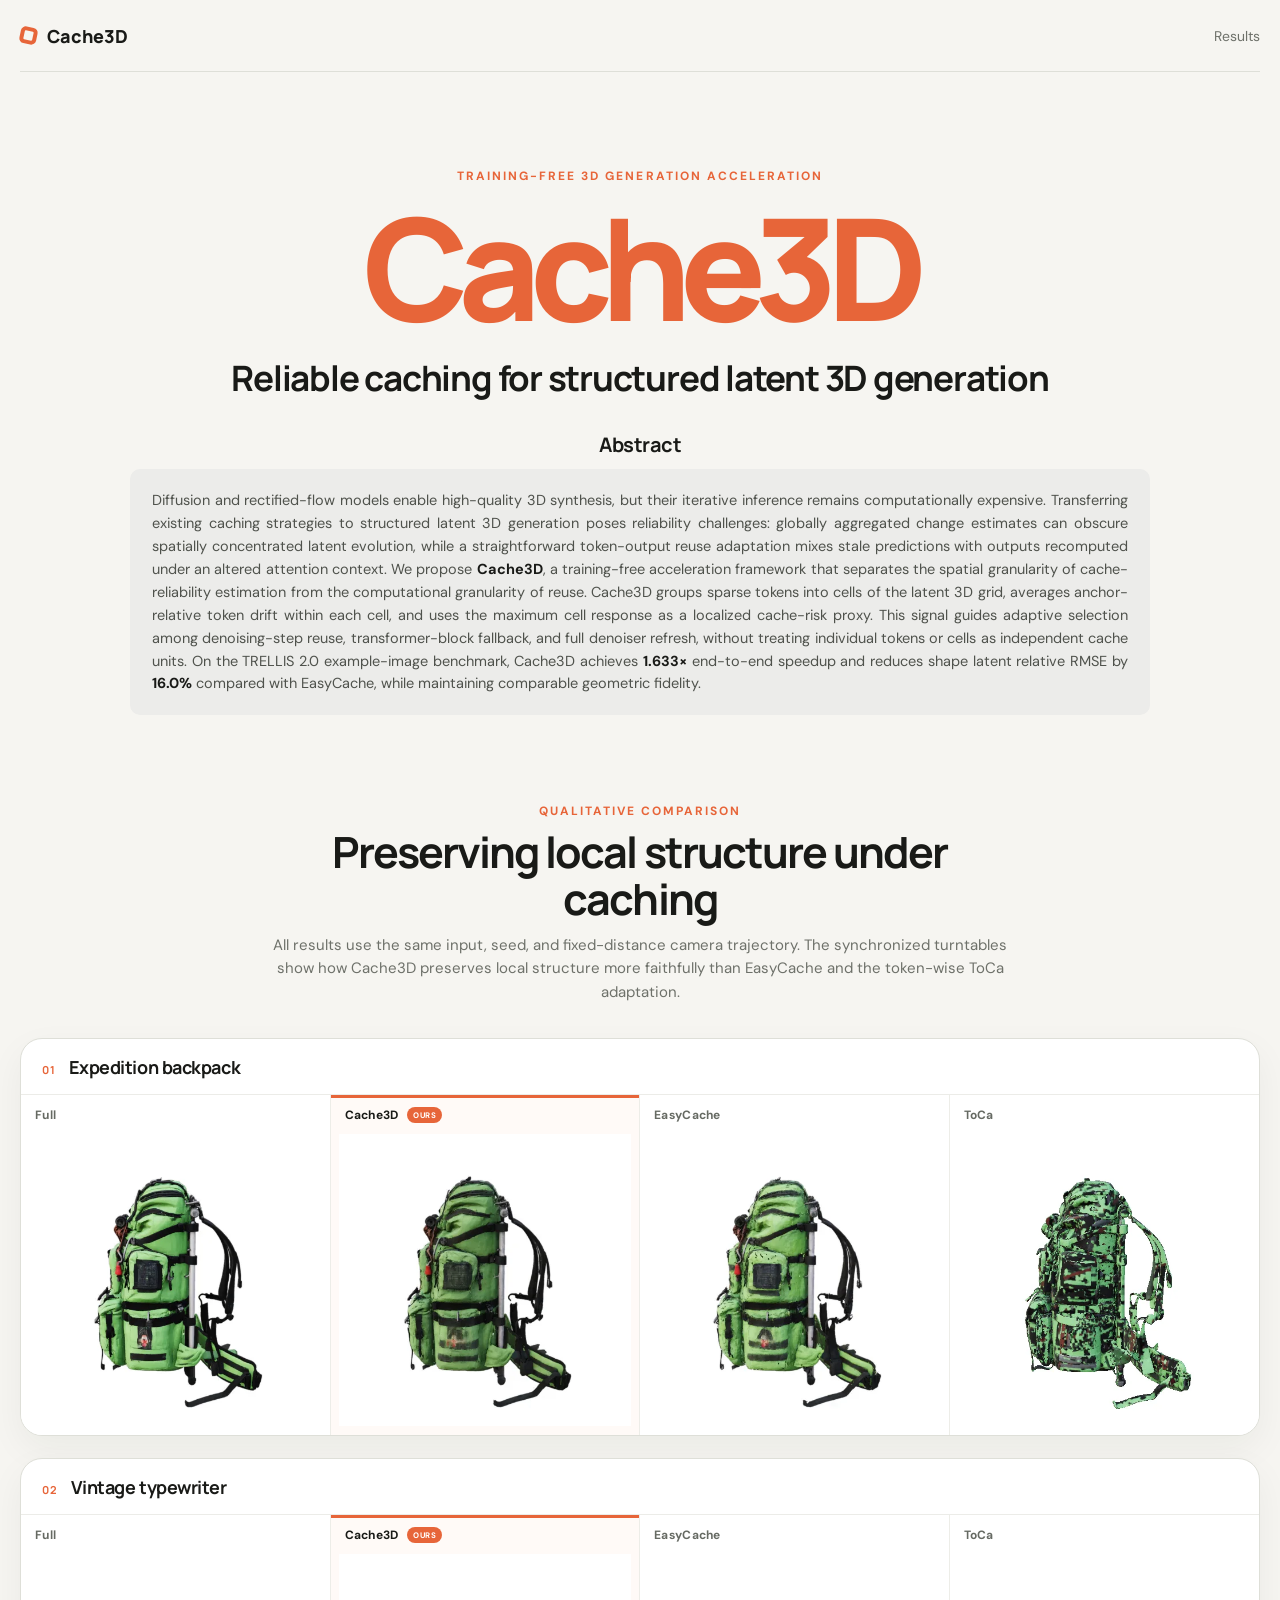
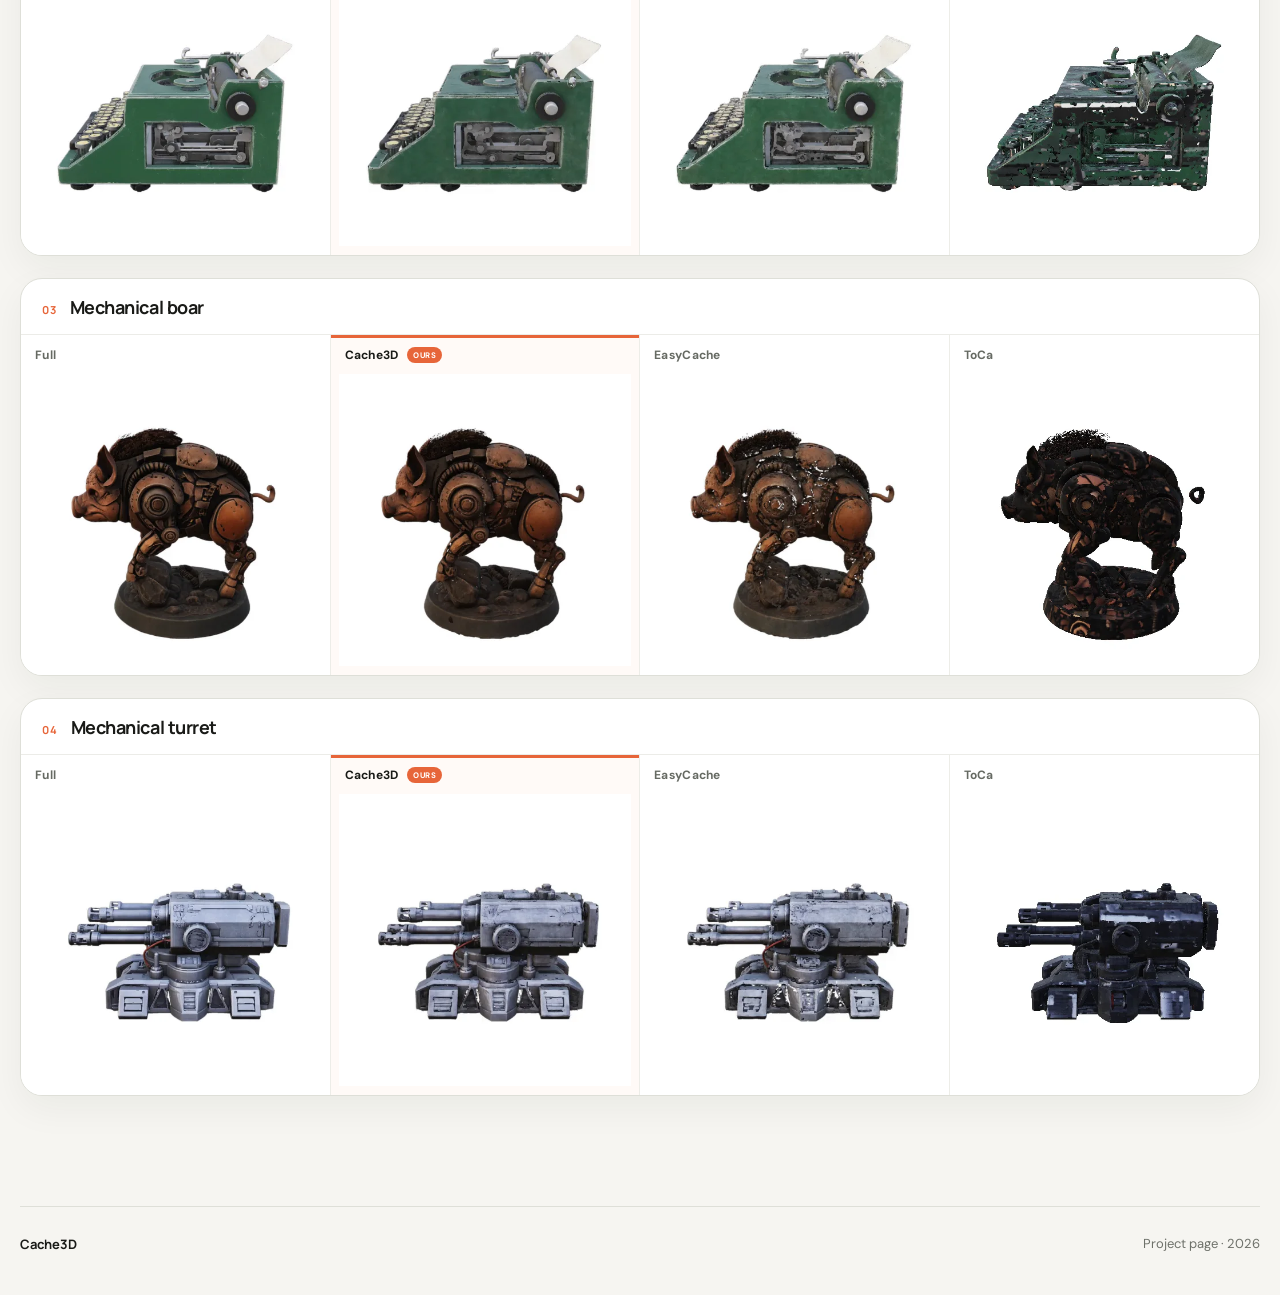
==== commit eac0b8d2: "Restore native PBR turntable rendering" ====
--- a/index.html
+++ b/index.html
@@ -11,7 +11,7 @@
   <link rel="preconnect" href="https://fonts.googleapis.com">
   <link rel="preconnect" href="https://fonts.gstatic.com" crossorigin>
   <link href="https://fonts.googleapis.com/css2?family=DM+Sans:wght@400;500;600;700&family=Manrope:wght@600;700;800&display=swap" rel="stylesheet">
-  <link rel="stylesheet" href="styles.css?v=comparison-video-2">
+  <link rel="stylesheet" href="styles.css?v=comparison-video-3">
 </head>
 <body>
   <nav class="nav shell">
@@ -34,7 +34,7 @@
       <header class="section-heading">
         <p class="eyebrow">Qualitative comparison</p>
         <h2 id="results-title">Preserving local structure under caching</h2>
-        <p>All results use the same input, seed, and Full-derived camera trajectory. The synchronized turntables show how Cache3D preserves local structure more faithfully than EasyCache and the token-wise ToCa adaptation.</p>
+        <p>All results use the same input, seed, and fixed-distance camera trajectory. The synchronized turntables show how Cache3D preserves local structure more faithfully than EasyCache and the token-wise ToCa adaptation.</p>
       </header>
 
       <div class="case-list">
@@ -82,6 +82,6 @@
   </main>
 
   <footer class="shell"><strong>Cache3D</strong><span>Project page · 2026</span></footer>
-  <script src="script.js?v=comparison-video-2"></script>
+  <script src="script.js?v=comparison-video-3"></script>
 </body>
 </html>
